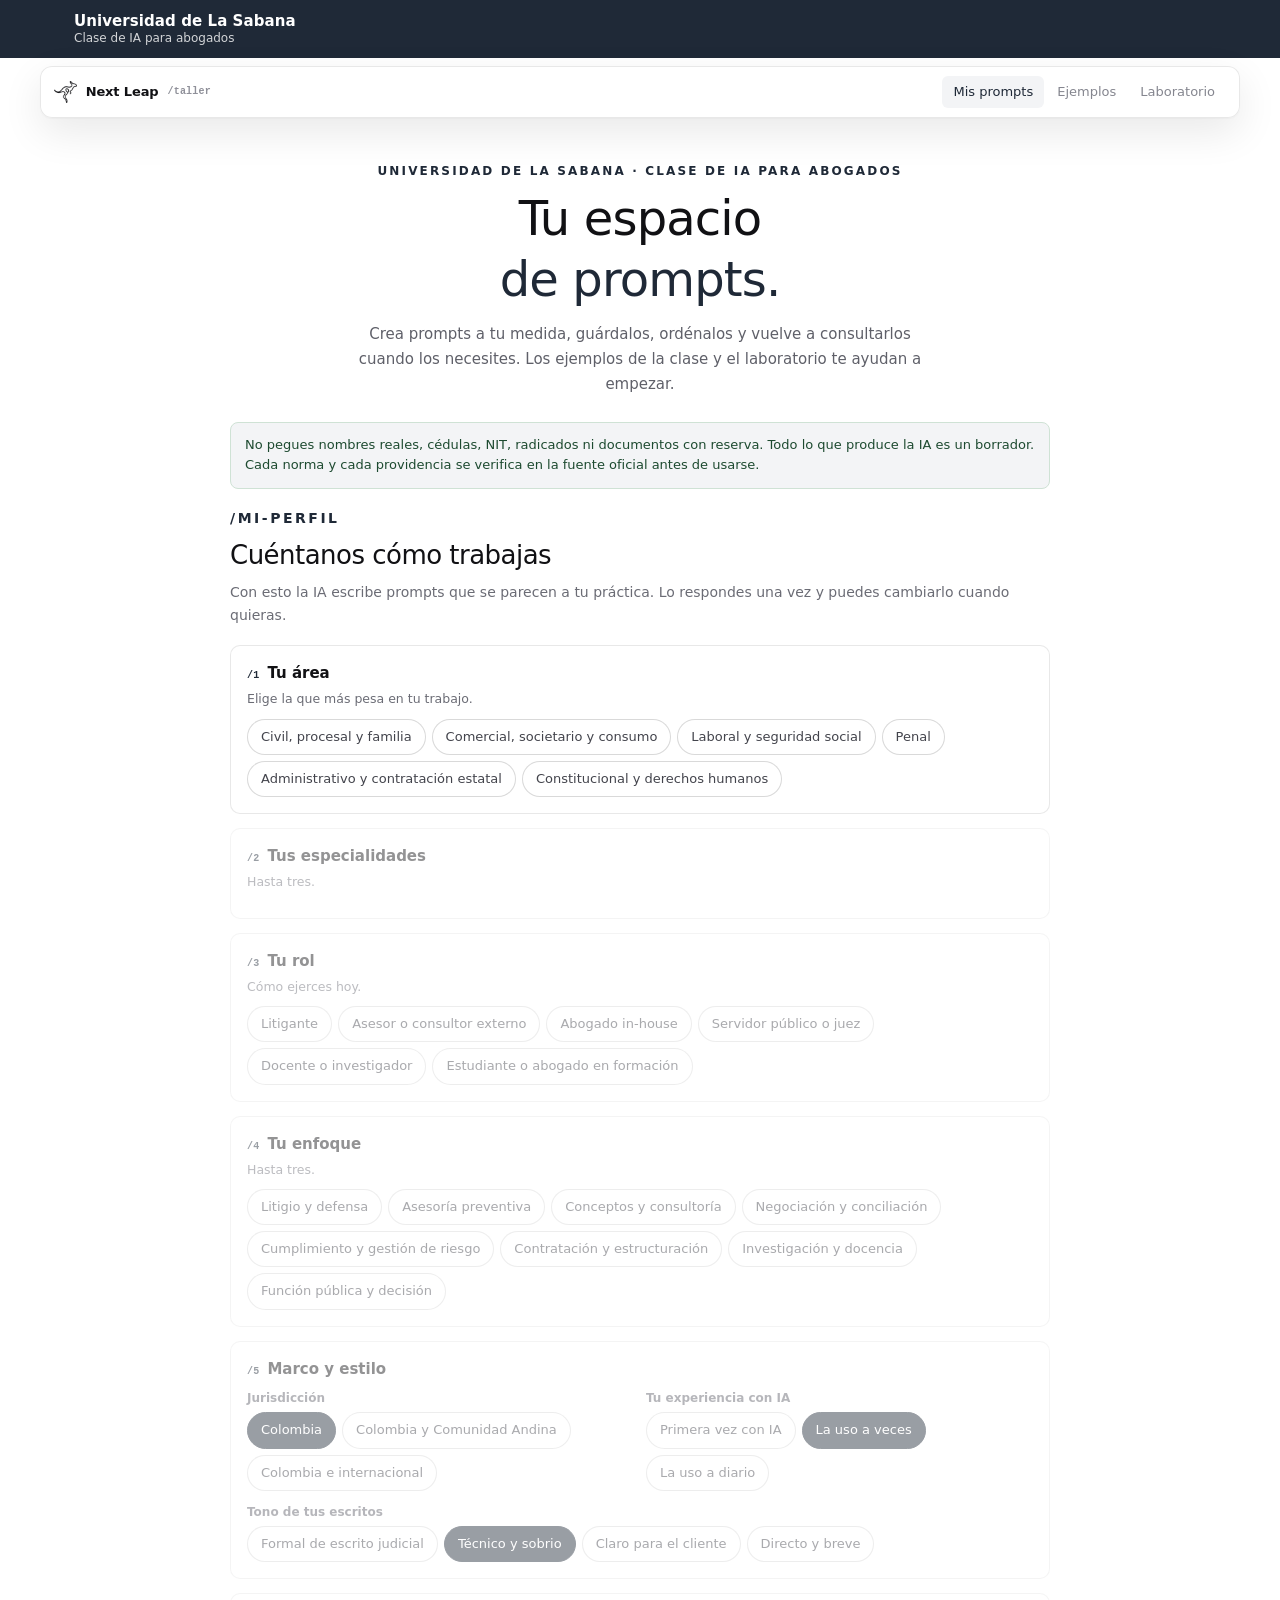
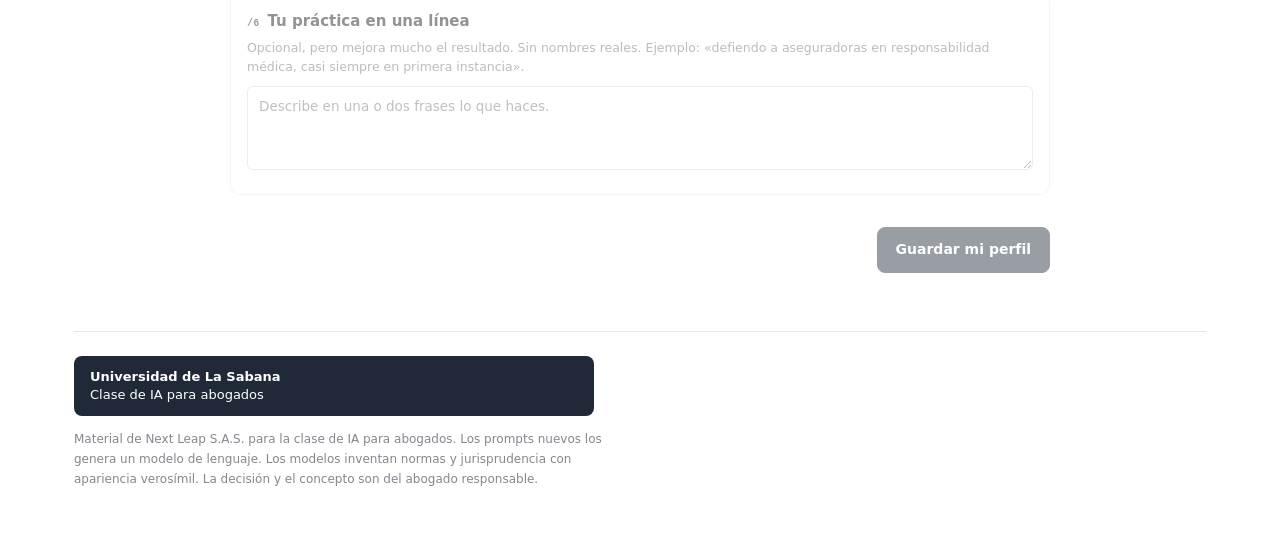
==== generador/index.html @ 1ecf23b0 "Generador de prompts extensos (modo estatico, 96 prompts pregenerados)" ====
<!doctype html>
<html lang="es">
<head>
<meta charset="utf-8">
<meta name="viewport" content="width=device-width,initial-scale=1">
<title>Generador de prompts jurídicos · Universidad de La Sabana</title>
<meta name="description" content="Generador de prompts extensos para abogados. Tu biblioteca a la medida, 48 prompts de ejemplo y un laboratorio con medidor de calidad.">
<link rel="stylesheet" href="css/app.css">
<link rel="stylesheet" href="css/ext.css">
<style>.estatico #lab-expandir,.estatico #lab-mejorar,.estatico #lab-probar{display:none!important}</style>
</head>
<body>
<div class="inst"><div class="wrap">
  <span class="inst-dep"><b>Universidad de La Sabana</b><small>Clase de IA para abogados</small></span>
</div></div>
<nav class="nav"><div class="navbar">
  <div class="brand"><img class="mk" src="img/nextleap.png" alt=""><span class="txt">Next Leap</span><span class="code">/taller</span></div>
  <div class="navtabs" role="tablist">
    <button class="navtab" role="tab" data-tab="mi" aria-selected="true">Mis prompts</button>
    <button class="navtab" role="tab" data-tab="lib" aria-selected="false">Ejemplos</button>
    <button class="navtab" role="tab" data-tab="lab" aria-selected="false">Laboratorio</button>
  </div>
  <button class="btn" id="btn-cuenta" type="button" hidden>Guardar mis prompts</button>
</div></nav>

<header class="hero"><div class="wrap">
  <p class="eyebrow">Universidad de La Sabana · Clase de IA para abogados</p>
  <h1><span class="a">Tu espacio</span><span class="b">de prompts.</span></h1>
  <p class="sub">Crea prompts a tu medida, guárdalos, ordénalos y vuelve a consultarlos cuando los necesites. Los ejemplos de la clase y el laboratorio te ayudan a empezar.</p>
</div></header>

<main class="wrap">
  <div class="solo-impresion"><b>Universidad de La Sabana · Clase de IA para abogados</b><br>Taller de prompts jurídicos</div>
  <div class="aviso">No pegues nombres reales, cédulas, NIT, radicados ni documentos con reserva. Todo lo que produce la IA es un borrador. Cada norma y cada providencia se verifica en la fuente oficial antes de usarse.</div>

  <!-- ===== MIS PROMPTS ===== -->
  <section class="tabpanel" id="t-mi">
    <!-- Perfil: se llena una vez y se puede editar -->
    <div class="wiz" id="onb">
      <div class="sechead" style="margin:0 auto 4px;max-width:820px;width:100%"><p class="eyebrow">/mi-perfil</p><h2>Cuéntanos cómo trabajas</h2>
        <p>Con esto la IA escribe prompts que se parecen a tu práctica. Lo respondes una vez y puedes cambiarlo cuando quieras.</p></div>
      <div class="paso" id="p-area"><h3><span class="code">/1</span>Tu área</h3><p class="hint">Elige la que más pesa en tu trabajo.</p><div class="chips" id="c-area"></div></div>
      <div class="paso off" id="p-sub"><h3><span class="code">/2</span>Tus especialidades</h3><p class="hint">Hasta tres.</p><div class="chips" id="c-sub"></div></div>
      <div class="paso off" id="p-rol"><h3><span class="code">/3</span>Tu rol</h3><p class="hint">Cómo ejerces hoy.</p><div class="chips" id="c-rol"></div></div>
      <div class="paso off" id="p-enf"><h3><span class="code">/4</span>Tu enfoque</h3><p class="hint">Hasta tres.</p><div class="chips" id="c-enf"></div></div>
      <div class="paso off" id="p-ajustes">
        <h3><span class="code">/5</span>Marco y estilo</h3>
        <div class="grid2" style="margin-top:8px">
          <div class="field"><span class="flabel">Jurisdicción</span><div class="chips" id="c-jur"></div></div>
          <div class="field"><span class="flabel">Tu experiencia con IA</span><div class="chips" id="c-niv"></div></div>
        </div>
        <div class="field" style="margin-top:12px"><span class="flabel">Tono de tus escritos</span><div class="chips" id="c-ton"></div></div>
      </div>
      <div class="paso off" id="p-ctx">
        <h3><span class="code">/6</span>Tu práctica en una línea</h3>
        <p class="hint">Opcional, pero mejora mucho el resultado. Sin nombres reales. Ejemplo: «defiendo a aseguradoras en responsabilidad médica, casi siempre en primera instancia».</p>
        <textarea class="ta" id="ctx" maxlength="900" placeholder="Describe en una o dos frases lo que haces."></textarea>
      </div>
      <div class="barra" style="justify-content:flex-end">
        <button class="btn solid big" id="btn-perfil-ok" type="button" disabled>Guardar mi perfil</button>
      </div>
    </div>

    <!-- Gestión de prompts -->
    <div id="gestion" hidden>
      <div class="sechead" style="max-width:none"><p class="eyebrow">/mis-prompts</p><h2>Tus prompts <span class="code" id="n-mi"></span></h2>
        <p class="perfilbar"><span id="perfil-linea"></span> <button class="btn" id="btn-perfil" type="button">Editar mi perfil</button></p></div>
      <div class="barra noprint">
        <button class="btn solid" id="btn-crear" type="button">Crear con IA</button>
        <button class="btn" id="btn-escribir" type="button">Escribir uno propio</button>
        <button class="btn" id="btn-pdf" type="button">Descargar PDF</button>
        <button class="btn" id="btn-copiar-todo" type="button">Copiar todo</button>
        <button class="btn solid" id="btn-registro" type="button" hidden>Guardar para volver a consultarlos</button>
      </div>

      <div class="box crear noprint" id="crear" hidden>
        <div class="boxhead"><span class="code">/crear-con-ia</span><span class="hint">Usa tu perfil. Cada tarea trae prompts distintos entre sí.</span></div>
        <div class="boxbody">
          <span class="flabel">¿Para qué tareas? (hasta seis)</span>
          <div class="tareas" id="c-tar" style="margin:8px 0 12px"></div>
          <div class="field"><span class="flabel">O cuéntame qué necesitas (opcional)</span>
            <textarea class="ta" id="cr-pedido" maxlength="600" placeholder="Ejemplo: un prompt para revisar el poder que me manda un cliente antes de presentar la demanda."></textarea></div>
          <div class="field" style="margin-top:12px"><span class="flabel">Cuántos prompts por tarea</span><div class="chips" id="c-por"></div></div>
          <div class="barra" style="margin:14px 0 0"><button class="btn solid big" id="btn-gen" type="button" disabled>Crear prompts</button><span class="resumen" id="resumen"></span></div>
          <div id="cr-fallos"></div>
        </div>
      </div>

      <div class="barra noprint" style="margin-bottom:8px"><input class="inp" id="q-mi" type="search" placeholder="Buscar en mis prompts" style="max-width:340px"><span class="code" id="count-mi"></span></div>
      <div class="chips noprint" id="chips-mi" style="margin-bottom:16px"></div>
      <div class="grid" id="grid-mi"></div>
      <div class="vacio" id="vacio-mi" hidden></div>
    </div>
  </section>

  <!-- ===== EJEMPLOS ===== -->
  <section class="tabpanel" id="t-lib" hidden>
    <div class="sechead"><p class="eyebrow">/ejemplos</p><h2>48 prompts de la clase</h2>
      <p>Ocho por cada área. Ábrelos para leerlos y probarlos. Si uno te sirve, guárdalo en tus prompts y adáptalo.</p></div>
    <div class="barra" style="margin-top:0"><input class="inp" id="q" type="search" placeholder="Buscar por palabra: demanda, tutela, despido..." style="max-width:380px"><span class="code" id="count"></span></div>
    <div class="chips" id="chips-lib" style="margin-bottom:16px"></div>
    <div class="grid" id="grid-lib"></div>
    <p class="resumen" id="vacio-lib" hidden>Sin resultados. Prueba otra palabra o quita el filtro.</p>
  </section>

  <!-- ===== LABORATORIO ===== -->
  <section class="tabpanel" id="t-lab" hidden>
    <div class="sechead"><p class="eyebrow">/laboratorio</p><h2>Escribe el tuyo. El medidor te dice qué falta.</h2>
      <p>Separa las tres partes y mira el puntaje. El medidor revisa ocho criterios mientras escribes y el detector avisa si quedó una cédula, un NIT o un radicado.</p></div>
    <div class="box expandir" id="expandir">
      <div class="boxbody">
        <b>¿No quieres redactarlo desde cero?</b>
        <p class="hint" style="margin:4px 0 10px">Escribe una idea corta en una, dos o las tres partes. La IA las extiende: rol detallado, contexto con campos entre [corchetes] e instrucción con pasos y subpasos con sangría. Luego lo ajustas a tu caso.</p>
        <div class="btnrow"><button class="btn solid" id="lab-expandir" type="button">Extender con IA</button><button class="btn" id="lab-deshacer" type="button" hidden>Deshacer</button><span class="code" id="lab-exp-estado"></span></div>
      </div>
    </div>
    <div class="lab">
      <div class="fields">
        <div class="field" data-k="rol"><div class="fhead"><label for="f-rol">/rol</label><span class="code" id="c-rol-n">0</span></div>
          <span class="hint">Especialidad, años de práctica, tipo de clientes o despachos y para quién escribe.</span>
          <textarea class="ta" id="f-rol" placeholder="Eres un abogado... con experiencia en..."></textarea>
          <div class="seeds" data-for="f-rol"><button class="seed" type="button">Eres un abogado litigante senior</button><button class="seed" type="button">con 15 años de práctica en procesos civiles</button><button class="seed" type="button">en Colombia</button><button class="seed" type="button">que escribe para clientes sin formación jurídica</button></div></div>
        <div class="field" data-k="ctx"><div class="fhead"><label for="f-ctx">/contexto</label><span class="code" id="c-ctx-n">0</span></div>
          <span class="hint">Hechos, datos concretos, términos, etapa procesal, qué hay en el expediente y qué ya intentaste.</span>
          <textarea class="ta" id="f-ctx" placeholder="El caso es... El término vence... El expediente tiene... Ya intentamos..."></textarea>
          <div class="seeds" data-for="f-ctx"><button class="seed" type="button">El término vence el</button><button class="seed" type="button">La contraparte es</button><button class="seed" type="button">El expediente tiene</button><button class="seed" type="button">Ya intentamos</button><button class="seed" type="button">Información anonimizada</button></div></div>
        <div class="field" data-k="ins"><div class="fhead"><label for="f-ins">/instrucción</label><span class="code" id="c-ins-n">0</span></div>
          <span class="hint">Verbo, entregable, formato, extensión, qué no hacer y cómo verificar.</span>
          <textarea class="ta" id="f-ins" placeholder="Devuelve... en formato... de máximo... No concluyas... Marca con [verificar]..."></textarea>
          <div class="seeds" data-for="f-ins"><button class="seed" type="button">Devuelve una tabla con</button><button class="seed" type="button">Redacta el memorial con</button><button class="seed" type="button">Máximo 300 palabras</button><button class="seed" type="button">No concluyas: presenta opciones</button><button class="seed" type="button">Marca con [verificar] las normas que cites</button><button class="seed" type="button">No inventes sentencias</button><button class="seed" type="button">No incluyas datos identificables</button></div></div>
        <div class="btnrow"><button class="btn" id="lab-ejemplo" type="button">Cargar un ejemplo de la librería</button><button class="btn" id="lab-limpiar" type="button">Limpiar</button></div>
      </div>
      <div class="side">
        <div class="box">
          <div class="meterhead"><span class="score" id="score">0<sub>/100</sub></span>
            <div style="flex:1;display:flex;flex-direction:column;gap:8px"><div class="bar"><div class="track"><div class="fill" id="fill" style="width:0"></div></div></div><span class="code">/calidad-del-prompt</span></div>
            <span class="verdict" id="verdict">Empieza a escribir</span></div>
          <ul class="crit" id="crit"></ul>
          <div class="pii" id="pii" hidden></div>
        </div>
        <div class="box"><div class="boxhead"><span class="code">/prompt-armado</span>
            <div class="btnrow"><button class="btn" id="lab-copiar" type="button">Copiar</button><button class="btn" id="lab-guardar" type="button">Guardar en mis prompts</button></div></div>
          <div class="pv" id="preview"></div></div>
        <div class="box"><div class="boxhead"><span class="code">/ia</span>
            <div class="btnrow"><button class="btn" id="lab-mejorar" type="button">Mejorar con IA</button><button class="btn solid" id="lab-probar" type="button">Probar con IA</button></div></div>
          <div class="salida" id="lab-salida" style="border-top:0;min-height:60px"><span class="hint">La respuesta aparece aquí. Es un borrador que debes verificar.</span></div></div>
      </div>
    </div>
  </section>

  <footer><div class="foot-inst"><span><b>Universidad de La Sabana</b><br>Clase de IA para abogados</span></div><p class="note">Material de Next Leap S.A.S. para la clase de IA para abogados. Los prompts nuevos los genera un modelo de lenguaje. Los modelos inventan normas y jurisprudencia con apariencia verosímil. La decisión y el concepto son del abogado responsable.</p></footer>
</main>

<dialog id="dlg-cuenta"><div class="cuenta">
  <div class="shead"><div><span class="code">/mi-cuenta</span><h3 id="cu-titulo">Guarda tus prompts</h3></div><button class="btn" data-c="cerrar" type="button" aria-label="Cerrar">✕</button></div>
  <div id="cu-fuera" class="cu-cuerpo">
    <p class="hint" style="margin:0">Un registro de un minuto. Con tu correo y un PIN vuelves a tu biblioteca desde cualquier computador o celular. No es una cuenta de la universidad ni lleva contraseña de nada más.</p>
    <div class="chips" id="cu-modo"><button class="chip" data-m="nuevo" aria-pressed="true" type="button">Crear mi registro</button><button class="chip" data-m="viejo" aria-pressed="false" type="button">Ya tengo registro</button></div>
    <form id="cu-form" class="cu-form">
      <div class="field" id="cu-f-nombre"><label for="cu-nombre">Nombre</label><input class="inp" id="cu-nombre" autocomplete="name" maxlength="120"></div>
      <div class="field"><label for="cu-correo">Correo</label><input class="inp" id="cu-correo" type="email" autocomplete="email" maxlength="254"></div>
      <div class="field"><label for="cu-pin">PIN de 4 a 8 números</label><input class="inp" id="cu-pin" type="password" inputmode="numeric" autocomplete="current-password" maxlength="8"><span class="hint">Es solo para volver a tu biblioteca. No uses la clave de tu banco ni la de tu correo.</span></div>
      <div class="err" id="cu-err"></div>
      <button class="btn solid big" id="cu-enviar" type="submit">Crear mi registro</button>
    </form>
  </div>
  <div id="cu-dentro" class="cu-cuerpo" hidden>
    <p id="cu-hola" style="margin:0;font-size:15px"></p>
    <p class="hint" style="margin:0">Tus prompts se guardan solos cada vez que cambias algo. Para volver, entra con tu correo y tu PIN en esta misma dirección.</p>
    <div class="btnrow"><button class="btn" id="cu-salir" type="button">Salir y borrar de este equipo</button></div>
  </div>
</div></dialog>
<dialog id="dlg"><div id="sheet"></div></dialog>
<div class="gate" id="gate" hidden><form class="gatebox" id="gate-form">
  <h2>Código de la clase</h2><p>Está en la pantalla de la sala.</p>
  <input class="inp" id="gate-inp" autocomplete="off" autocapitalize="characters" maxlength="30">
  <div class="err" id="gate-err"></div>
  <button class="btn solid big" type="submit">Entrar</button>
</form></div>
<div class="toast" id="toast"></div>

<script src="js/datos.js" charset="utf-8"></script>
<script src="js/libreria.js" charset="utf-8"></script>
<script src="config.js" charset="utf-8"></script>
<script src="js/generados.js" charset="utf-8"></script>
<script src="js/estatico.js" charset="utf-8"></script>
<script src="js/app.js" charset="utf-8"></script>
</body>
</html>
---- generador/css/app.css ----
/* Mismo lenguaje visual de las paginas de clase de Next Leap (prompts RCI y agentes). */
@font-face{font-family:'IBM Plex Mono';font-style:normal;font-weight:400;font-display:swap;src:url(../fonts/ibm-plex-mono-400.woff2) format('woff2')}
@font-face{font-family:'IBM Plex Mono';font-style:normal;font-weight:500;font-display:swap;src:url(../fonts/ibm-plex-mono-500.woff2) format('woff2')}
@font-face{font-family:'Inter';font-style:normal;font-weight:400 600;font-display:swap;src:url(../fonts/inter.woff2) format('woff2')}

:root{
  --bg:#ffffff;--bg-1:#fafafa;
  --surface:rgba(0,0,0,.022);--surface-h:rgba(0,0,0,.045);--surface-2:rgba(0,0,0,.014);
  --line:rgba(0,0,0,.09);--line-h:rgba(0,0,0,.15);
  --ink:#111114;--ink75:#43444c;--ink60:#5f6069;--ink55:#6b6c75;--ink45:#85868f;--ink40:#8f9099;--ink20:#c4c5cc;
  --rol:#2563eb;--ctx:#9333ea;--ins:#db2777;
  --ok:#16a34a;--warn:#d97706;--bad:#dc2626;
  --grad:linear-gradient(135deg,#2563eb,#9333ea,#db2777);
  --sans:"Inter",system-ui,-apple-system,"Segoe UI",sans-serif;
  --mono:"IBM Plex Mono",ui-monospace,SFMono-Regular,monospace;
}
*{box-sizing:border-box}
html{-webkit-text-size-adjust:100%}
body{margin:0;background:var(--bg);color:var(--ink);font-family:var(--sans);font-size:16px;line-height:1.55;-webkit-font-smoothing:antialiased}
a{color:inherit}
button,input,textarea,select{font:inherit;color:inherit}
.wrap{max-width:1180px;margin:0 auto;padding:0 24px}
@media(max-width:640px){.wrap{padding:0 16px}}
.code{font-family:var(--mono);font-size:10px;color:var(--ink40);letter-spacing:.02em}
.eyebrow{font-size:12px;text-transform:uppercase;letter-spacing:.18em;color:var(--ink60);margin:0}
[hidden]{display:none!important}

/* Navbar */
.nav{position:sticky;top:8px;z-index:60;padding:0 8px}
.navbar{margin:8px auto 0;max-width:1200px;border-radius:12px;background:rgba(255,255,255,.88);backdrop-filter:blur(14px);-webkit-backdrop-filter:blur(14px);
  box-shadow:inset 0 0 0 1px var(--line),0 1px 2px rgba(0,0,0,.04),0 14px 40px rgba(0,0,0,.09);
  display:flex;align-items:center;justify-content:space-between;gap:12px;padding:10px 14px}
.brand{display:flex;align-items:center;gap:9px;flex:none;font-size:13px;font-weight:600;letter-spacing:-.01em}
.brand .mk{height:22px;width:auto;display:block}
.brand .code{color:var(--ink40)}
.navtabs{display:flex;align-items:center;gap:2px;overflow-x:auto;scrollbar-width:none}
.navtabs::-webkit-scrollbar{display:none}
.navtab{background:none;border:0;cursor:pointer;border-radius:6px;padding:6px 11px;font-size:13px;font-weight:500;color:var(--ink45);white-space:nowrap;display:inline-flex;align-items:center;gap:7px;transition:color .15s,background .15s}
.navtab:hover{color:var(--ink75);background:rgba(0,0,0,.04)}
.navtab[aria-selected="true"]{color:var(--ink);background:rgba(0,0,0,.06)}
@media(max-width:560px){.brand .txt{display:none}.navtab{padding:6px 8px;font-size:12.5px}}

/* Botones */
.btn{display:inline-flex;align-items:center;justify-content:center;gap:7px;cursor:pointer;border-radius:6px;border:1px solid var(--line);background:var(--surface);color:var(--ink60);font-size:12.5px;font-weight:500;padding:8px 12px;transition:background .15s,color .15s,border-color .15s;text-decoration:none}
.btn:hover{background:var(--surface-h);color:var(--ink);border-color:var(--line-h)}
.btn.solid{background:var(--ink);color:#fff;border-color:var(--ink);font-weight:600}
.btn.solid:hover{background:#2c2d35;color:#fff}
.btn.big{font-size:14px;padding:11px 18px;border-radius:8px}
.btn:disabled{opacity:.45;cursor:not-allowed}
.btnrow{display:flex;gap:8px;flex-wrap:wrap}

/* Hero */
.hero{padding:44px 0 26px;text-align:center}
.hero h1{margin:12px auto 0;font-size:clamp(1.9rem,5vw,3rem);font-weight:400;line-height:1.1;letter-spacing:-.018em;max-width:20ch;text-wrap:balance}
.hero h1 .a{display:block;font-weight:500}
.hero h1 .b{display:block;margin-top:8px;color:var(--ink55)}
.hero p.sub{margin:16px auto 0;max-width:60ch;color:var(--ink60);font-size:15px;line-height:1.65}
.steps3{display:grid;grid-template-columns:repeat(3,1fr);gap:12px;margin:26px auto 0;max-width:860px;text-align:left}
@media(max-width:700px){.steps3{grid-template-columns:1fr}}
.step3{border:1px solid var(--line);border-radius:8px;padding:14px 16px;background:var(--bg);cursor:pointer;position:relative;overflow:hidden;transition:border-color .15s}
.step3::before{content:"";position:absolute;top:0;left:0;right:0;height:2px;background:var(--sc)}
.step3:hover{border-color:var(--line-h)}
.step3 h3{margin:4px 0 4px;font-size:14px;font-weight:600}
.step3 p{margin:0;font-size:12.5px;color:var(--ink55);line-height:1.5}
.step3 .code{color:var(--sc)}

/* Paneles */
.panel{padding:30px 0 20px}
.sechead{display:flex;flex-direction:column;gap:10px;margin-bottom:22px;max-width:68ch}
.sechead h2{margin:0;font-size:26px;font-weight:500;letter-spacing:-.02em;line-height:1.2}
.sechead p{margin:0;color:var(--ink55);font-size:14px;line-height:1.65}

/* Formularios */
.field{display:flex;flex-direction:column;gap:5px}
.field label,.flabel{font-size:12px;font-weight:600;color:var(--ink60)}
.field .hint{font-size:11.5px;color:var(--ink45);line-height:1.45}
.inp,.ta{width:100%;border:1px solid var(--line-h);border-radius:6px;background:#fff;padding:9px 11px;font-size:14px;line-height:1.5;transition:border-color .15s,box-shadow .15s}
.ta{resize:vertical;min-height:84px;font-size:13.5px}
.ta.mono{font-family:var(--mono);font-size:12px;line-height:1.65}
.inp:focus,.ta:focus{outline:none;border-color:var(--rol);box-shadow:0 0 0 3px rgba(37,99,235,.12)}
.grid2{display:grid;grid-template-columns:1fr 1fr;gap:12px}
@media(max-width:640px){.grid2{grid-template-columns:1fr}}
.chips{display:flex;gap:6px;flex-wrap:wrap}
.chip{cursor:pointer;border:1px solid var(--line-h);background:#fff;border-radius:999px;padding:7px 13px;font-size:13px;font-weight:500;color:var(--ink75);transition:background .15s,color .15s,border-color .15s;text-align:left}
.chip:hover{border-color:var(--ink40)}
.chip[aria-pressed="true"]{background:var(--ink);color:#fff;border-color:var(--ink)}
.checks{display:flex;flex-direction:column;gap:8px}
.checks label{display:flex;gap:9px;align-items:flex-start;font-size:13.5px;color:var(--ink75);cursor:pointer;line-height:1.45}
.checks input{margin:2px 0 0;accent-color:var(--rol);width:16px;height:16px;flex:none}

/* Caja */
.box{border:1px solid var(--line);background:var(--bg);border-radius:10px;overflow:hidden}
.boxhead{padding:11px 14px;display:flex;align-items:center;justify-content:space-between;gap:10px;border-bottom:1px solid var(--line);background:var(--surface-2)}
.boxhead h4{margin:0;font-size:13px;font-weight:600}
.boxbody{padding:16px}

/* Chat */
.chat{display:flex;flex-direction:column;height:min(72vh,680px);border:1px solid var(--line);border-radius:12px;overflow:hidden;background:var(--bg-1)}
.chatlog{flex:1;overflow-y:auto;padding:18px 14px;display:flex;flex-direction:column;gap:12px;scroll-behavior:smooth}
.msg{max-width:86%;padding:10px 13px;border-radius:12px;font-size:14px;line-height:1.55;white-space:pre-wrap;word-wrap:break-word;animation:fade .25s ease-out both}
.msg.bot{align-self:flex-start;background:#fff;border:1px solid var(--line);border-bottom-left-radius:4px}
.msg.yo{align-self:flex-end;background:var(--ink);color:#fff;border-bottom-right-radius:4px}
.msg .count{display:block;font-family:var(--mono);font-size:10px;color:var(--ink40);margin-bottom:4px}
.msg.typing{color:var(--ink45)}
.msg.typing::after{content:"";display:inline-block;width:1.2em;text-align:left;animation:dots 1.2s steps(4) infinite}
@keyframes dots{0%{content:""}25%{content:"."}50%{content:".."}75%{content:"..."}}
@keyframes fade{from{opacity:0;transform:translateY(6px)}to{opacity:1;transform:none}}
.quick{align-self:stretch;display:flex;flex-direction:column;gap:10px;padding:2px 0 4px}
.quick .grid2{gap:8px}
.chatbar{display:flex;gap:8px;padding:10px;border-top:1px solid var(--line);background:#fff}
.chatbar .inp{flex:1}
.chatbar .btn{flex:none}

/* Informe */
.informe{display:flex;flex-direction:column;gap:18px}
.nivel{display:grid;grid-template-columns:auto 1fr;gap:20px;align-items:center;padding:20px;border:1px solid var(--line);border-radius:12px;position:relative;overflow:hidden}
.nivel::before{content:"";position:absolute;top:0;left:0;right:0;height:3px;background:var(--grad)}
@media(max-width:560px){.nivel{grid-template-columns:1fr}}
.nivelnum{font-size:56px;font-weight:500;line-height:1;letter-spacing:-.03em}
.nivelnum small{font-size:18px;color:var(--ink40);font-weight:400}
.nivel h3{margin:0 0 6px;font-size:20px;font-weight:600}
.nivel p{margin:0;color:var(--ink75);font-size:14.5px;line-height:1.65}
.bars{display:flex;flex-direction:column;gap:11px}
.bar .top{display:flex;justify-content:space-between;font-size:12.5px;color:var(--ink60);margin-bottom:5px}
.bar .top b{font-family:var(--mono);font-weight:500;color:var(--ink)}
.bar .track{height:6px;border-radius:3px;background:var(--surface-h);overflow:hidden}
.bar .fill{height:100%;border-radius:3px;background:var(--grad);width:0;transition:width .9s ease-out}
.kpis{display:grid;grid-template-columns:repeat(2,1fr);gap:12px}
.kpi{border:1px solid var(--line);border-radius:10px;padding:14px 16px}
.kpi .v{font-size:28px;font-weight:500;letter-spacing:-.02em}
.kpi .l{font-size:12px;color:var(--ink55)}
.opps{display:grid;gap:14px}
.opp{border:1px solid var(--line);border-radius:10px;overflow:hidden}
.opp .oh{padding:14px 16px;display:flex;flex-direction:column;gap:6px}
.opp h4{margin:0;font-size:15px;font-weight:600}
.opp .oh p{margin:0;font-size:13.5px;color:var(--ink60)}
.opp ol{margin:4px 0 0;padding-left:18px;font-size:13.5px;color:var(--ink75);line-height:1.6}
.sem{display:inline-flex;align-items:center;gap:6px;font-size:11px;font-weight:600;text-transform:uppercase;letter-spacing:.08em}
.sem::before{content:"";width:8px;height:8px;border-radius:50%;background:var(--c)}
.sem.verde{--c:var(--ok);color:#15803d}.sem.amarillo{--c:var(--warn);color:#b45309}.sem.rojo{--c:var(--bad);color:#b91c1c}
.rci{border-top:1px solid var(--line)}
.rci .blk{padding:10px 16px;border-top:1px solid var(--line)}
.rci .blk:first-child{border-top:0}
.rci .blabel{font-family:var(--mono);font-size:10px;letter-spacing:.04em;display:block;margin-bottom:4px}
.rci .blk[data-k="rol"] .blabel{color:var(--rol)}.rci .blk[data-k="ctx"] .blabel{color:var(--ctx)}.rci .blk[data-k="ins"] .blabel{color:var(--ins)}
.rci .btext{margin:0;font-size:13px;line-height:1.6;color:var(--ink75);white-space:pre-wrap}
.rci .ta{border-color:var(--line);font-size:13px;min-height:60px}
.ofoot{padding:10px 14px;display:flex;gap:8px;flex-wrap:wrap;justify-content:flex-end;border-top:1px solid var(--line);background:var(--surface-2)}
.lista{margin:0;padding:0;list-style:none;display:flex;flex-direction:column;gap:8px}
.lista li{padding:11px 14px;border:1px solid var(--line);border-radius:8px;font-size:13.5px;color:var(--ink75);line-height:1.55}
.lista li b{color:var(--ink)}
.cta{padding:18px;border-radius:12px;background:var(--ink);color:#fff;display:flex;gap:16px;align-items:center;justify-content:space-between;flex-wrap:wrap}
.cta h4{margin:0 0 4px;font-size:16px}
.cta p{margin:0;font-size:13.5px;color:rgba(255,255,255,.75)}
.cta .btn{background:#fff;color:var(--ink);border-color:#fff}
.h3{margin:6px 0 0;font-size:16px;font-weight:600}

/* Biblioteca */
.agencia{margin-bottom:20px}
.cats{display:flex;gap:6px;flex-wrap:wrap;margin-bottom:16px}
.plist{display:grid;gap:12px;grid-template-columns:repeat(auto-fill,minmax(330px,1fr))}
@media(max-width:720px){.plist{grid-template-columns:1fr}}
.pcard{border:1px solid var(--line);border-radius:10px;overflow:hidden;background:var(--bg);display:flex;flex-direction:column}
.pcard.open{grid-column:1/-1}
.pcard .ph{padding:14px 16px;display:flex;flex-direction:column;gap:6px;cursor:pointer}
.pcard .ph:hover{background:var(--surface-2)}
.pcard .ptop{display:flex;justify-content:space-between;gap:10px;align-items:center}
.pcard .pcat{font-size:11px;color:var(--ink45);text-transform:uppercase;letter-spacing:.1em;font-weight:600}
.pcard h3{margin:0;font-size:14.5px;font-weight:600;letter-spacing:-.01em;line-height:1.35}
.pcard .puso{margin:0;font-size:12.5px;color:var(--ink55)}
.pcard .saved{color:var(--ins);font-size:12px;font-weight:600}
.salida{border-top:1px solid var(--line);padding:14px 16px;font-size:13.5px;line-height:1.6;white-space:pre-wrap;background:var(--bg-1);max-height:460px;overflow-y:auto}
.salida .code{display:block;margin-bottom:6px}
.medidor{display:flex;flex-direction:column;gap:6px;font-size:13px}
.medidor .ok{color:#15803d}.medidor .no{color:var(--ink45)}
.alerta{padding:10px 12px;border-radius:8px;background:#fef2f2;color:#991b1b;font-size:13px;border:1px solid #fecaca}

/* Bot builder */
.builder{display:grid;grid-template-columns:minmax(0,1.1fr) minmax(0,.9fr);gap:22px;align-items:start}
@media(max-width:900px){.builder{grid-template-columns:1fr}}
.preview{position:sticky;top:84px}
@media(max-width:900px){.preview{position:static}}
.ing{border:1px solid var(--line);border-radius:10px;margin-bottom:12px;overflow:hidden}
.ing .ih{display:flex;gap:12px;align-items:center;padding:12px 14px;border-bottom:1px solid var(--line);background:var(--surface-2)}
.ing .num{font-family:var(--mono);font-size:15px;font-weight:600;color:var(--ink20)}
.ing h3{margin:0;font-size:14px;font-weight:600}
.ing .ih p{margin:2px 0 0;font-size:12px;color:var(--ink45)}
.ing .ib{padding:14px;display:flex;flex-direction:column;gap:12px}
.ing[data-k="rol"] .num{color:var(--rol)}.ing[data-k="ctx"] .num{color:var(--ctx)}.ing[data-k="ins"] .num{color:var(--ins)}
.publicado{display:flex;flex-direction:column;gap:12px;align-items:flex-start}
.publicado .qr{background:#fff;padding:10px;border:1px solid var(--line);border-radius:8px}
.enlace{font-family:var(--mono);font-size:11px;word-break:break-all;color:var(--ink60);background:var(--surface);padding:8px 10px;border-radius:6px;max-height:70px;overflow:hidden;width:100%}
.enlace.corto{font-size:14px;color:var(--ink);max-height:none}
.enlace.snippet{margin:0;white-space:pre-wrap;max-height:none;font-size:11px;line-height:1.55}
.pub-fila{display:flex;gap:14px;align-items:center;width:100%}
.pub-datos{flex:1;min-width:0;display:flex;flex-direction:column;gap:8px}
@media(max-width:520px){.pub-fila{flex-direction:column;align-items:flex-start}.pub-datos{width:100%}}
.pub-bloque{width:100%;display:flex;flex-direction:column;gap:6px;padding-top:12px;border-top:1px solid var(--line)}
.pub-bloque .hint{margin:0;font-size:12px;color:var(--ink55);line-height:1.5}
.pub-bloque.privado .hint{color:#92400e}
.pub-aviso{margin:0;width:100%;padding:8px 10px;border-radius:6px;background:#fffbeb;border:1px solid #fde68a;color:#92400e;font-size:12.5px}

/* Puerta de acceso */
.gate{position:fixed;inset:0;z-index:90;background:rgba(17,17,20,.55);backdrop-filter:blur(6px);display:flex;align-items:center;justify-content:center;padding:16px}
.gatebox{background:#fff;border-radius:14px;padding:26px 24px;max-width:380px;width:100%;display:flex;flex-direction:column;gap:14px;box-shadow:0 30px 80px rgba(0,0,0,.35)}
.gatebox h2{margin:0;font-size:20px;font-weight:600}
.gatebox p{margin:0;font-size:13.5px;color:var(--ink60)}
.gatebox .inp{font-family:var(--mono);font-size:18px;letter-spacing:.12em;text-transform:uppercase;text-align:center}
.err{color:var(--bad);font-size:12.5px;min-height:1em}

footer{margin-top:40px;border-top:1px solid var(--line);padding:24px 0 44px}
.note{max-width:70ch;font-size:12px;color:var(--ink45);line-height:1.65;margin:0}
.toast{position:fixed;left:50%;bottom:26px;transform:translate(-50%,16px);opacity:0;pointer-events:none;background:var(--ink);color:#fff;font-size:13px;font-weight:500;padding:9px 16px;border-radius:6px;box-shadow:0 20px 50px rgba(0,0,0,.3);z-index:95;transition:opacity .2s,transform .2s}
.toast.show{opacity:1;transform:translate(-50%,0)}
:focus-visible{outline:2px solid var(--rol);outline-offset:2px;border-radius:3px}
@media(prefers-reduced-motion:reduce){*{transition:none!important;animation:none!important}}

/* Tono avanzado del bot */
.tono-avanzado{border:1px dashed var(--line-h);border-radius:8px;padding:10px 12px}
.tono-avanzado summary{cursor:pointer;font-size:13px;font-weight:600;color:var(--ink75)}
.tono-avanzado[open]{display:flex;flex-direction:column;gap:12px}
.tono-avanzado[open] summary{margin-bottom:2px}

/* Celular */
.navtab .code.m,.saltar-pv{display:none}
.preview{scroll-margin-top:84px}
@media(max-width:900px){
  .saltar-pv{display:inline-flex;position:fixed;left:50%;transform:translateX(-50%);bottom:calc(16px + env(safe-area-inset-bottom));z-index:70;
    border-radius:999px;padding:12px 22px;font-size:14px;box-shadow:0 10px 30px rgba(0,0,0,.22)}
}
@media(max-width:600px){
  .nav{top:6px;padding:0 6px}
  .navbar{padding:5px;margin-top:6px}
  .brand{display:none}
  .navtabs{display:grid;grid-template-columns:repeat(5,minmax(0,1fr));width:100%;gap:2px;overflow:visible}
  .navtab{flex-direction:column;justify-content:center;gap:1px;padding:6px 2px;font-size:11.5px;line-height:1.2}
  .navtab .code,.navtab .code.m{display:block;font-size:9.5px}
  /* 16px evita que el iPhone haga zoom al tocar un campo */
  .inp,.ta,.ta.mono,select{font-size:16px}
}
---- generador/css/ext.css ----
.wiz{display:grid;gap:14px;max-width:820px;margin:0 auto}
.paso{border:1px solid var(--line);border-radius:10px;padding:16px;background:var(--bg)}
.paso.off{opacity:.45;pointer-events:none}
.paso h3{margin:0 0 4px;font-size:15px;font-weight:600}
.paso h3 .code{margin-right:8px;color:var(--ins)}
.paso .hint{margin:0 0 10px;font-size:12.5px;color:var(--ink55)}
.tareas{display:grid;grid-template-columns:repeat(2,1fr);gap:8px}
@media(max-width:640px){.tareas{grid-template-columns:1fr}}
.tarea{text-align:left;border:1px solid var(--line-h);border-radius:8px;background:#fff;padding:10px 12px;cursor:pointer}
.tarea b{display:block;font-size:13.5px}
.tarea span{font-size:12px;color:var(--ink55)}
.tarea[aria-pressed="true"]{background:var(--ink);border-color:var(--ink)}
.tarea[aria-pressed="true"] b,.tarea[aria-pressed="true"] span{color:#fff}
.resumen{margin:0;font-size:13px;color:var(--ink60)}
.lote{margin-top:30px}
.lote h2{margin:0 0 12px;font-size:20px;font-weight:500;letter-spacing:-.01em}
.lote .cargando{color:var(--ink45);font-size:13px}
.lote .cargando::after{content:"";display:inline-block;width:1.2em;text-align:left;animation:dots 1.2s steps(4) infinite}
.rcard{border:1px solid var(--line);border-radius:10px;overflow:hidden;margin-bottom:14px;background:var(--bg)}
.rcard .rh{padding:14px 16px}
.rcard .rh h3{margin:0 0 4px;font-size:15.5px;font-weight:600}
.rcard .rh p{margin:0;font-size:13px;color:var(--ink55)}
.rcard .nota{padding:10px 16px;border-top:1px solid var(--line);font-size:12.5px;color:var(--ink60);line-height:1.55}
.rcard .nota b{color:var(--ink)}
.rcard .nota.ver{background:#fffbeb;color:#92400e}
.rcard .blk{padding:10px 16px;border-top:1px solid var(--line)}
.rcard .blk[data-k="rol"] .blabel{color:var(--rol)}.rcard .blk[data-k="ctx"] .blabel{color:var(--ctx)}.rcard .blk[data-k="ins"] .blabel{color:var(--ins)}
.rcard .blabel{font-family:var(--mono);font-size:10px;letter-spacing:.04em;display:block;margin-bottom:4px}
.rcard .ta{border-color:var(--line);font-size:13px;min-height:60px}
.barra{display:flex;gap:8px;flex-wrap:wrap;align-items:center;margin:18px 0}
.aviso{padding:12px 14px;border-radius:8px;background:#fffbeb;border:1px solid #fde68a;color:#92400e;font-size:13px;line-height:1.55;max-width:820px;margin:0 auto 18px}
@media print{
  .nav,.wiz,.barra,.cfoot,.ico,.gate,.toast,footer,.hero,.aviso,.noprint,#t-lib,#t-lab,dialog{display:none!important}
  .card{break-inside:avoid;box-shadow:none!important}
  .card .btext{display:block;-webkit-line-clamp:unset;overflow:visible}
  .grid{grid-template-columns:1fr}
  body{font-size:11pt}
}
}

/* Tarjetas */
.grid{display:grid;grid-template-columns:repeat(auto-fill,minmax(340px,1fr));gap:14px}
@media(max-width:720px){.grid{grid-template-columns:1fr}}
.card{border:1px solid var(--line);border-radius:10px;background:var(--bg);display:flex;flex-direction:column;overflow:hidden;cursor:pointer;transition:border-color .15s,box-shadow .15s;position:relative}
.card::before{content:"";position:absolute;top:0;left:0;right:0;height:2px;background:var(--grad)}
.card:hover{border-color:var(--line-h);box-shadow:0 8px 24px rgba(0,0,0,.06)}
.card .chead{padding:14px 16px 8px}
.card .crow{display:flex;justify-content:space-between;align-items:center;gap:8px;margin-bottom:6px}
.card .carea{font-size:11px;text-transform:uppercase;letter-spacing:.1em;font-weight:600;color:var(--ink45)}
.card h3{margin:0;font-size:15px;font-weight:600;letter-spacing:-.01em;line-height:1.35}
.card .blk{padding:8px 16px;border-top:1px solid var(--line)}
.card .blk:first-of-type{border-top:0}
.card .btext{margin:0;font-size:12.5px;line-height:1.55;color:var(--ink60);display:-webkit-box;-webkit-line-clamp:3;-webkit-box-orient:vertical;overflow:hidden;white-space:pre-wrap}
.card .blabel{font-family:var(--mono);font-size:10px;letter-spacing:.04em;display:block;margin-bottom:2px}
.card [data-k="rol"] .blabel{color:var(--rol)}.card [data-k="ctx"] .blabel{color:var(--ctx)}.card [data-k="ins"] .blabel{color:var(--ins)}
.card .cfoot{margin-top:auto;padding:10px 16px;border-top:1px solid var(--line);display:flex;justify-content:space-between;align-items:center;gap:8px;background:var(--surface-2)}
.card .more{font-size:11.5px;color:var(--ink45)}
.ico{background:none;border:0;cursor:pointer;color:var(--ink40);padding:4px;border-radius:6px;line-height:0}
.ico:hover{background:var(--surface-h);color:var(--ink)}
.ico.on{color:#d97706}
.lote{margin-top:30px}
.lote h2{margin:0 0 12px;font-size:20px;font-weight:500;letter-spacing:-.01em}
.cargando{color:var(--ink45);font-size:13px;margin:0}
.cargando::after{content:"";display:inline-block;width:1.2em;text-align:left;animation:dots 1.2s steps(4) infinite}
.esqueleto{height:150px;border-radius:10px;background:linear-gradient(90deg,var(--surface),var(--surface-h),var(--surface));background-size:200% 100%;animation:shim 1.4s linear infinite}
@keyframes shim{from{background-position:200% 0}to{background-position:-200% 0}}

/* Ventana de un prompt */
dialog{border:0;border-radius:14px;padding:0;max-width:880px;width:calc(100% - 24px);max-height:92vh;box-shadow:0 30px 80px rgba(0,0,0,.35)}
dialog::backdrop{background:rgba(17,17,20,.55);backdrop-filter:blur(4px)}
.shead{display:flex;justify-content:space-between;gap:12px;align-items:flex-start;padding:16px 18px;border-bottom:1px solid var(--line);position:sticky;top:0;background:#fff;z-index:2}
.shead h3{margin:2px 0 0;font-size:17px;font-weight:600}
.sbody{padding:6px 0}
.sbody .blk{padding:10px 18px}
.sbody .blabel{font-family:var(--mono);font-size:10px;display:block;margin-bottom:4px}
.sbody [data-k="rol"] .blabel{color:var(--rol)}.sbody [data-k="ctx"] .blabel{color:var(--ctx)}.sbody [data-k="ins"] .blabel{color:var(--ins)}
.sbody .ta{border-color:var(--line);font-size:13px;min-height:70px}
.nota{padding:10px 18px;border-top:1px solid var(--line);font-size:12.5px;color:var(--ink60);line-height:1.55}
.nota b{color:var(--ink)}
.nota.ver{background:#fffbeb;color:#92400e}
.sfoot{display:flex;gap:8px;flex-wrap:wrap;justify-content:flex-end;padding:12px 18px;border-top:1px solid var(--line);background:var(--surface-2)}
.salida{border-top:1px solid var(--line);padding:14px 18px;font-size:13.5px;line-height:1.6;white-space:pre-wrap;background:var(--bg-1);max-height:420px;overflow-y:auto}
.salida .code{display:block;margin-bottom:6px}

/* Librería */
.chip .dot{display:inline-block;width:7px;height:7px;border-radius:50%;background:var(--grad);margin-right:6px}

/* Laboratorio */
.lab{display:grid;grid-template-columns:minmax(0,1.05fr) minmax(0,.95fr);gap:22px;align-items:start}
@media(max-width:900px){.lab{grid-template-columns:1fr}}
.fields{display:flex;flex-direction:column;gap:18px}
.fhead{display:flex;justify-content:space-between}
.fhead label{font-family:var(--mono);font-size:12px;font-weight:500}
.field[data-k="rol"] label{color:var(--rol)}.field[data-k="ctx"] label{color:var(--ctx)}.field[data-k="ins"] label{color:var(--ins)}
.seeds{display:flex;flex-wrap:wrap;gap:5px}
.seed{border:1px dashed var(--line-h);background:#fff;border-radius:999px;padding:4px 10px;font-size:11.5px;color:var(--ink60);cursor:pointer}
.seed:hover{border-style:solid;color:var(--ink)}
.side{display:flex;flex-direction:column;gap:14px;position:sticky;top:84px}
@media(max-width:900px){.side{position:static}}
.meterhead{display:flex;gap:14px;align-items:center;padding:14px 16px;border-bottom:1px solid var(--line)}
.score{font-size:38px;font-weight:500;letter-spacing:-.03em;line-height:1;color:var(--sc,var(--ink20))}
.score sub{font-size:13px;color:var(--ink40);font-weight:400}
.verdict{font-size:12px;font-weight:600;color:var(--ink60);text-align:right;max-width:110px}
.crit{list-style:none;margin:0;padding:6px 16px 10px}
.crit li{display:flex;gap:10px;padding:5px 0;font-size:12.5px;color:var(--ink45)}
.crit li.on{color:var(--ink)}
.crit .mk{width:14px;color:var(--ok);font-weight:700}
.crit .ms{display:block;font-size:11.5px;color:var(--ink45)}
.crit li.on .ms{display:none}
.pii{margin:0 16px 14px;padding:10px 12px;border-radius:8px;background:#fef2f2;border:1px solid #fecaca;color:#991b1b;font-size:12.5px;line-height:1.5}
.pv{padding:14px 16px;font-size:12.5px;line-height:1.6;white-space:pre-wrap;max-height:300px;overflow-y:auto}
.pv .ph{color:var(--ink40)}

.crear{margin-bottom:6px;max-width:820px}
.crear .boxhead{flex-wrap:wrap}

.cu-cuerpo{padding:18px;display:flex;flex-direction:column;gap:14px}
.cu-form{display:flex;flex-direction:column;gap:12px}
.cuenta{max-width:460px}
#dlg-cuenta{max-width:480px}
#btn-cuenta{flex:none}
@media(max-width:600px){#btn-cuenta{font-size:11.5px;padding:6px 8px}}
@media print{#btn-cuenta,#dlg-cuenta{display:none!important}}

.perfilbar{display:flex;gap:10px;align-items:center;flex-wrap:wrap;color:var(--ink60);font-size:13px}
.vacio{border:1px dashed var(--line-h);border-radius:10px;padding:28px 20px;text-align:center;color:var(--ink55);font-size:14px;line-height:1.6}
.vacio .btn{margin-top:10px}
.shead input.titulo{font:inherit;font-size:17px;font-weight:600;border:1px solid transparent;border-radius:6px;padding:2px 6px;margin:0 -6px;width:100%;background:transparent}
.shead input.titulo:hover,.shead input.titulo:focus{border-color:var(--line-h);background:#fff;outline:none}
.sfoot .izq{margin-right:auto}
@media print{#onb,#crear,.perfilbar .btn{display:none!important}}

/* ===== Version neutra: la universidad se nombra solo en texto, sin logo ni colores institucionales. ===== */
:root{--verde:#1f2937;--verde-h:#111827;--verde-claro:#6b7280;--verde-suave:#f3f4f6}
.inst{background:var(--verde);color:#fff}
.inst .wrap{display:flex;align-items:center;gap:18px;padding-top:12px;padding-bottom:12px}
.inst-logo{height:40px;width:auto;display:block;flex:none}
.inst-sep{width:1px;align-self:stretch;background:rgba(255,255,255,.35);flex:none}
.inst-dep{display:flex;flex-direction:column;line-height:1.25;min-width:0}
.inst-dep b{font-size:15px;font-weight:600;letter-spacing:.005em}
.inst-dep small{font-size:12px;color:rgba(255,255,255,.8)}
@media(max-width:560px){.inst-logo{height:30px}.inst .wrap{gap:12px}.inst-dep b{font-size:13px}.inst-dep small{display:none}}
.eyebrow{color:var(--verde);font-weight:600}
.hero h1 .b{color:var(--verde)}
.btn.solid{background:var(--verde);border-color:var(--verde);color:#fff}
.btn.solid:hover{background:var(--verde-h);border-color:var(--verde-h)}
.chip[aria-pressed="true"],.tarea[aria-pressed="true"]{background:var(--verde);border-color:var(--verde)}
.navtab[aria-selected="true"]{color:var(--verde);background:var(--verde-suave)}
.card::before{background:linear-gradient(90deg,var(--verde),var(--verde-claro))}
.paso h3 .code,.sechead .eyebrow{color:var(--verde)}
.aviso{background:var(--verde-suave);border-color:#cfe2d5;color:#1d4a30}
.inp:focus,.ta:focus{border-color:var(--verde);box-shadow:0 0 0 3px rgba(0,82,44,.14)}
.ico.on{color:var(--verde-claro)}
.score{--sc:var(--ink20)}
.foot-inst{display:flex;align-items:center;gap:14px;margin-bottom:14px;padding:12px 16px;background:var(--verde);color:#fff;border-radius:8px;max-width:520px;font-size:13px;line-height:1.4}
.foot-inst img{height:34px;width:auto;flex:none}
.solo-impresion{display:none}
@media print{
  .inst{display:block!important;background:none;color:#000;border-bottom:2px solid var(--verde)}
  .inst .wrap{padding:0 0 8px}
  .inst-logo{filter:invert(1)}
  .inst-dep,.inst-dep small{color:#000}
  .inst-sep{background:#999}
  .solo-impresion{display:block;margin:10px 0 14px;font-size:11pt;color:var(--verde)}
  .foot-inst{display:none!important}
  .card::before{background:var(--verde)}
}

.expandir{margin-bottom:18px;background:var(--verde-suave);border-color:#cfe2d5}
.expandir .boxbody{padding:14px 16px}
.field .ta{overflow:hidden}
#f-rol,#f-ctx,#f-ins{min-height:92px}
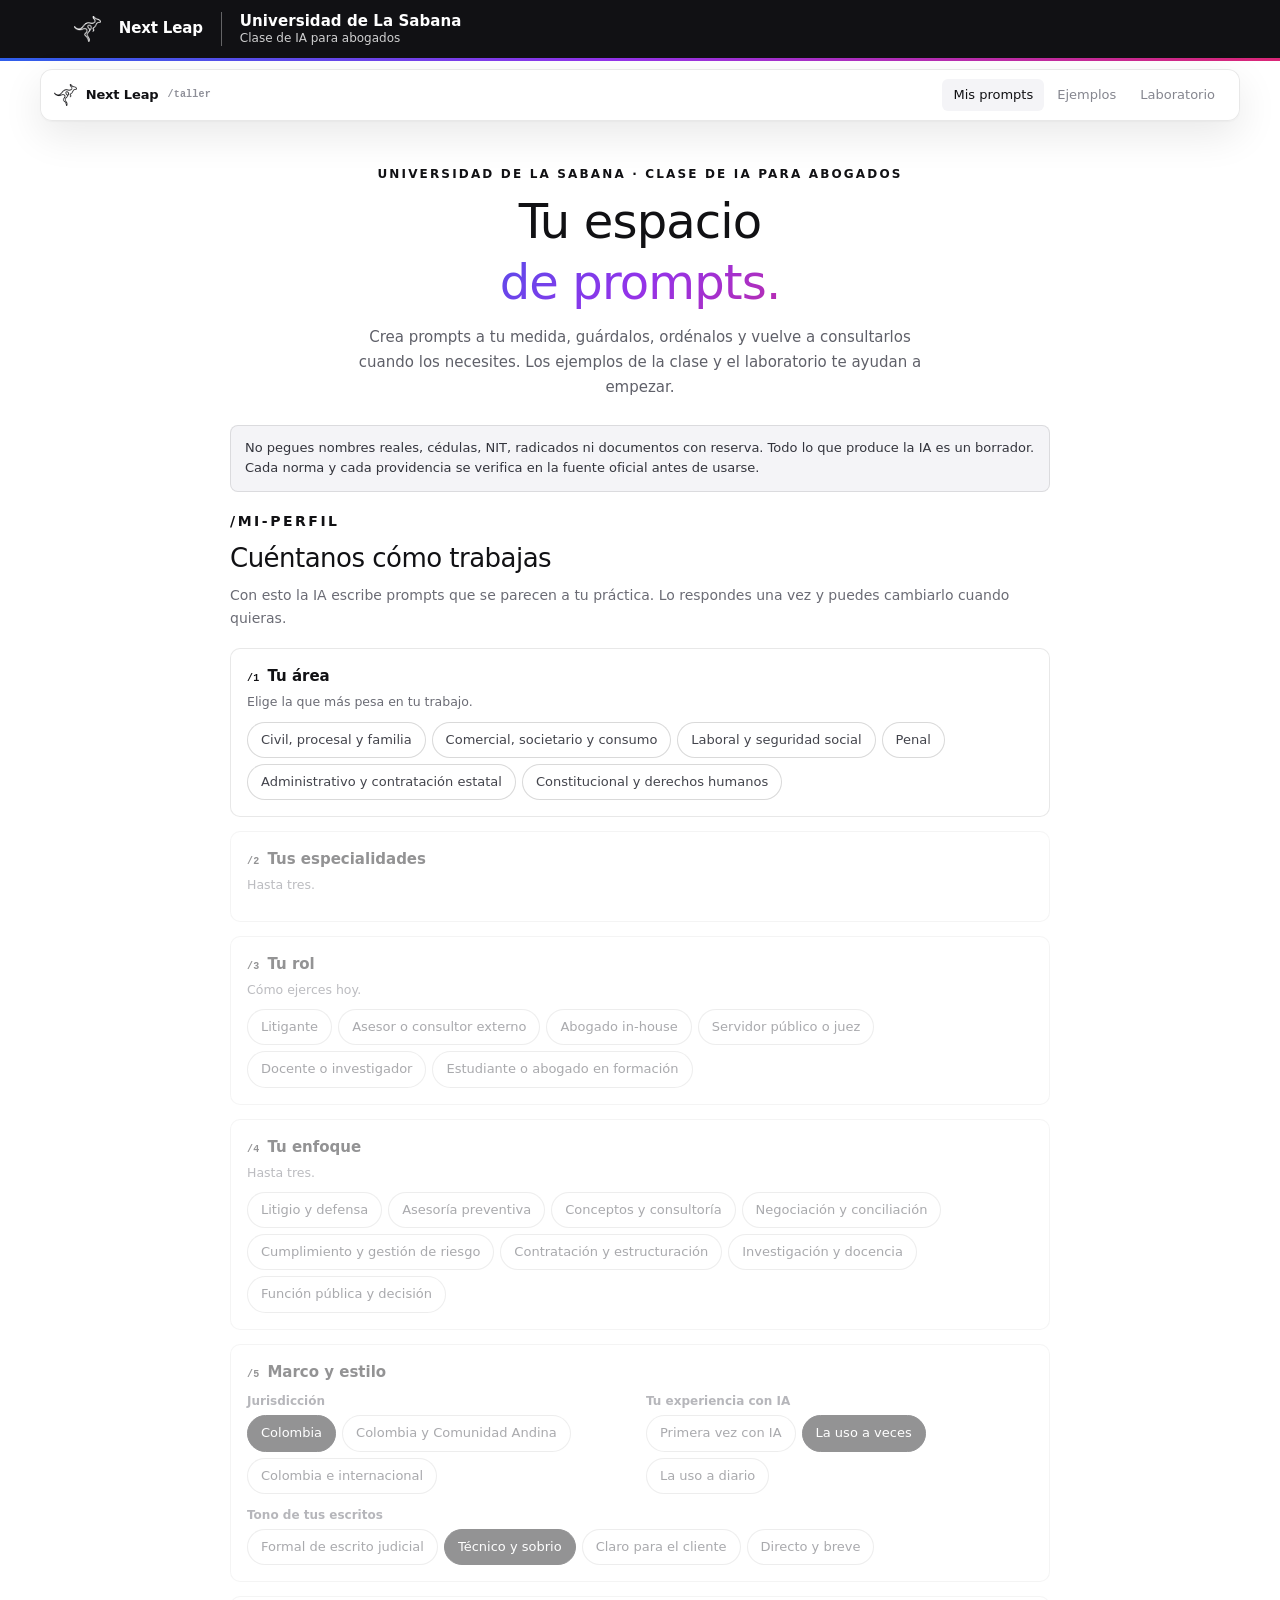
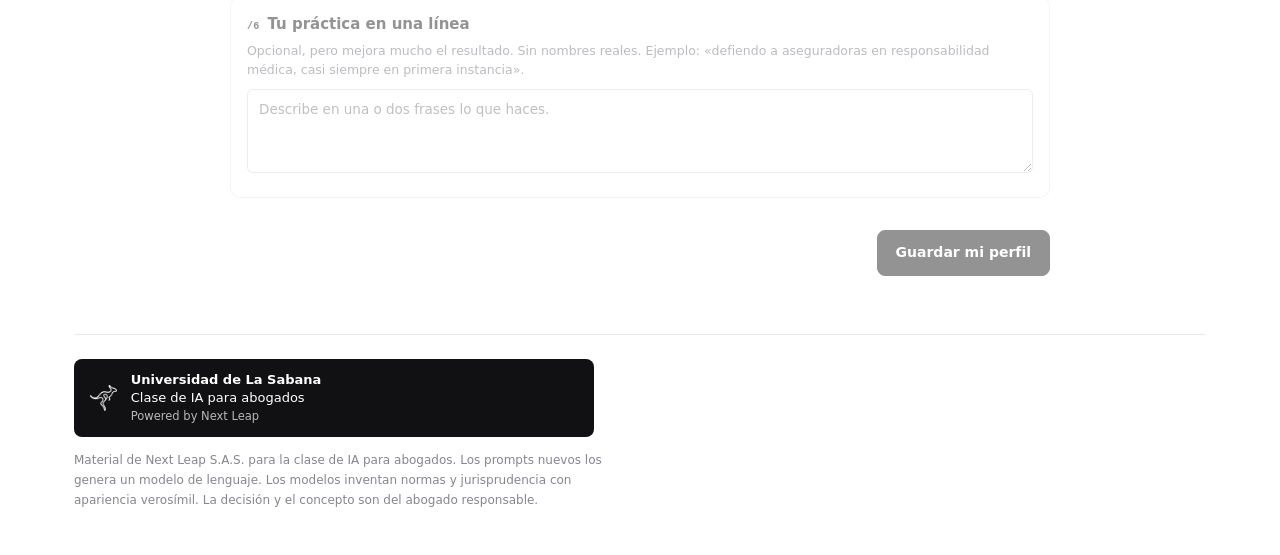
==== commit c121402f: "Generador: marca Next Leap (banda, degradado y pie)" ====
--- a/generador/index.html
+++ b/generador/index.html
@@ -11,6 +11,9 @@
 </head>
 <body>
 <div class="inst"><div class="wrap">
+  <img class="inst-logo" src="img/nextleap.png" alt="Next Leap">
+  <span class="inst-name">Next Leap</span>
+  <span class="inst-sep" aria-hidden="true"></span>
   <span class="inst-dep"><b>Universidad de La Sabana</b><small>Clase de IA para abogados</small></span>
 </div></div>
 <nav class="nav"><div class="navbar">
@@ -148,7 +151,7 @@
     </div>
   </section>
 
-  <footer><div class="foot-inst"><span><b>Universidad de La Sabana</b><br>Clase de IA para abogados</span></div><p class="note">Material de Next Leap S.A.S. para la clase de IA para abogados. Los prompts nuevos los genera un modelo de lenguaje. Los modelos inventan normas y jurisprudencia con apariencia verosímil. La decisión y el concepto son del abogado responsable.</p></footer>
+  <footer><div class="foot-inst"><img src="img/nextleap.png" alt="Next Leap"><span><b>Universidad de La Sabana</b><br>Clase de IA para abogados<br><small>Powered by Next Leap</small></span></div><p class="note">Material de Next Leap S.A.S. para la clase de IA para abogados. Los prompts nuevos los genera un modelo de lenguaje. Los modelos inventan normas y jurisprudencia con apariencia verosímil. La decisión y el concepto son del abogado responsable.</p></footer>
 </main>
 
 <dialog id="dlg-cuenta"><div class="cuenta">
--- a/generador/css/ext.css
+++ b/generador/css/ext.css
@@ -131,7 +131,7 @@
 @media print{#onb,#crear,.perfilbar .btn{display:none!important}}
 
 /* ===== Version neutra: la universidad se nombra solo en texto, sin logo ni colores institucionales. ===== */
-:root{--verde:#1f2937;--verde-h:#111827;--verde-claro:#6b7280;--verde-suave:#f3f4f6}
+:root{--verde:#111114;--verde-h:#2c2d35;--verde-claro:#9333ea;--verde-suave:#f4f4f7;--grad:linear-gradient(135deg,#2563eb,#9333ea,#db2777)}
 .inst{background:var(--verde);color:#fff}
 .inst .wrap{display:flex;align-items:center;gap:18px;padding-top:12px;padding-bottom:12px}
 .inst-logo{height:40px;width:auto;display:block;flex:none}
@@ -141,15 +141,15 @@
 .inst-dep small{font-size:12px;color:rgba(255,255,255,.8)}
 @media(max-width:560px){.inst-logo{height:30px}.inst .wrap{gap:12px}.inst-dep b{font-size:13px}.inst-dep small{display:none}}
 .eyebrow{color:var(--verde);font-weight:600}
-.hero h1 .b{color:var(--verde)}
+.hero h1 .b{background:var(--grad);-webkit-background-clip:text;background-clip:text;color:transparent}
 .btn.solid{background:var(--verde);border-color:var(--verde);color:#fff}
 .btn.solid:hover{background:var(--verde-h);border-color:var(--verde-h)}
 .chip[aria-pressed="true"],.tarea[aria-pressed="true"]{background:var(--verde);border-color:var(--verde)}
 .navtab[aria-selected="true"]{color:var(--verde);background:var(--verde-suave)}
-.card::before{background:linear-gradient(90deg,var(--verde),var(--verde-claro))}
+.card::before{background:var(--grad)}
 .paso h3 .code,.sechead .eyebrow{color:var(--verde)}
-.aviso{background:var(--verde-suave);border-color:#cfe2d5;color:#1d4a30}
-.inp:focus,.ta:focus{border-color:var(--verde);box-shadow:0 0 0 3px rgba(0,82,44,.14)}
+.aviso{background:var(--verde-suave);border-color:rgba(0,0,0,.1);color:#33343c}
+.inp:focus,.ta:focus{border-color:var(--verde);box-shadow:0 0 0 3px rgba(147,51,234,.16)}
 .ico.on{color:var(--verde-claro)}
 .score{--sc:var(--ink20)}
 .foot-inst{display:flex;align-items:center;gap:14px;margin-bottom:14px;padding:12px 16px;background:var(--verde);color:#fff;border-radius:8px;max-width:520px;font-size:13px;line-height:1.4}
@@ -166,7 +166,15 @@
   .card::before{background:var(--verde)}
 }
 
-.expandir{margin-bottom:18px;background:var(--verde-suave);border-color:#cfe2d5}
+.expandir{margin-bottom:18px;background:var(--verde-suave);border-color:rgba(0,0,0,.1)}
 .expandir .boxbody{padding:14px 16px}
 .field .ta{overflow:hidden}
 #f-rol,#f-ctx,#f-ins{min-height:92px}
+
+/* ===== Marca Next Leap ===== */
+.inst{border-bottom:3px solid transparent;border-image:var(--grad) 1}
+.inst-logo{height:26px;filter:brightness(0) invert(1)}
+.inst-name{font-weight:600;font-size:15px;letter-spacing:-.01em}
+.foot-inst small{color:#ffffffb3;font-size:11.5px}
+.foot-inst img{height:26px;filter:brightness(0) invert(1)}
+@media(max-width:560px){.inst-name{display:none}}
